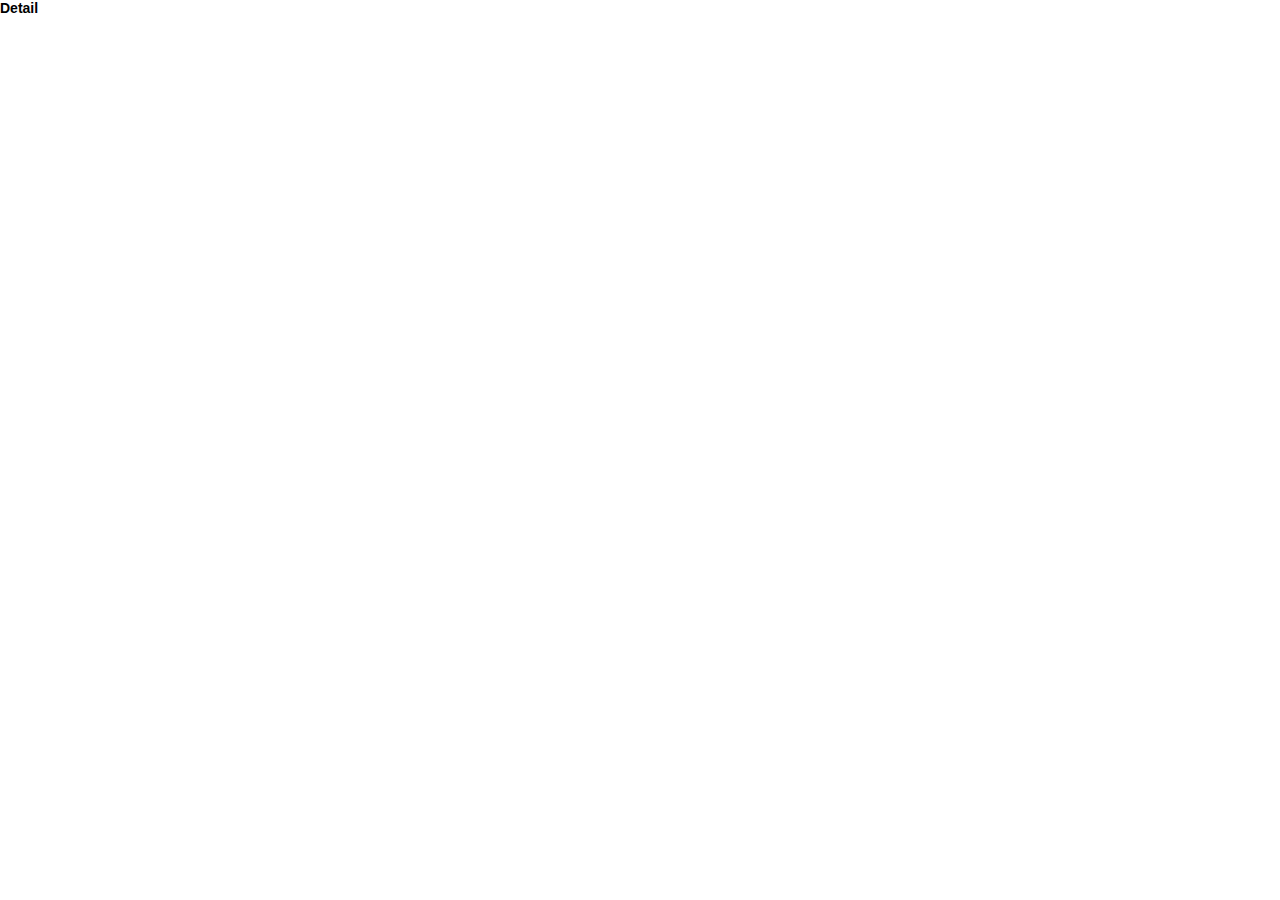
==== detail.html @ cc20dfcf "split css" ====
<!DOCTYPE html>
<html lang="en">
  <head>
    <meta charset="UTF-8" />
    <meta http-equiv="X-UA-Compatible" content="IE=edge" />
    <meta name="viewport" content="width=device-width, initial-scale=1.0" />
    <title>Detail</title>
    <link rel="stylesheet" href="./public/styles/header.css" />
    <link rel="stylesheet" href="./public/styles/index.css" />
    <link rel="stylesheet" href="./public/styles/footer.css" />
    <script
      src="https://kit.fontawesome.com/e513c0ed06.js"
      crossorigin="anonymous"
    ></script>
  </head>
  <body>
    <h1>Detail</h1>
  </body>
</html>
---- public/styles/header.css ----
* {
  padding: 0;
  margin: 0;
  font-family: "Source Sans Pro", Arial, sans-serif;
  box-sizing: border-box;
  font-size: 14px;
}

/* header */
.header {
  color: white;
  display: flex;
  justify-content: space-between;
  height: 64px;
  background-color: #042541;
  padding: 0px 4rem;
}

.header-left,
.header-right {
  display: flex;
  align-items: center;
}

.item {
  padding: 1rem;
}

.header .dropdown {
  position: relative;
  cursor: pointer;
  display: flex;
  align-items: center;
  padding: 0 1rem;
  height: 100%;
}

.dropdown:hover .dropdown-content {
  display: block;
}

.dropdown-content {
  display: none;
  position: absolute;
  z-index: 1;
  padding: 0.5rem 0;
  top: 50px;
  left: 13px;
  width: 150px;
  background-color: white;
  border: 1px solid #ccc;
  box-shadow: 0 2px 8px #ccc;
  border-radius: 5px;
  color: black;
}

.dropdown li {
  list-style: none;
  padding: 0.5rem 1rem;
}

.dropdown li:hover {
  color: #16181b;
  background-color: #f8f9fa;
  cursor: pointer;
}

.header .en {
  padding: 5px;
  border-radius: 3px;
  border: 1px solid #fff;
  font-size: 12px;
}

.en:hover {
  background-color: white;
  cursor: pointer;
  color: #042541;
}

/* header */
---- public/styles/index.css ----
/* content */
.container {
  width: 90%;
  margin-left: 5%;
}

.content {
  margin-top: 2rem;
  display: flex;
  flex-wrap: wrap;
  margin-left: -0.5rem;
  margin-right: -0.5rem;
}

.card {
  width: calc(100% / 6 - 1rem);
  margin: 1rem 0.5rem;
  box-shadow: 0 2px 8px #ccc;
  border-radius: 5px;
  position: relative;
}

.card img {
  display: block;
  background-color: white;
  width: 100%;
  height: 280px;
  border-radius: 5px 5px 0px 0px;
}

.dot {
  width: 25px;
  height: 25px;
  background-color: white;
  display: flex;
  justify-content: center;
  align-items: center;
  border-radius: 50%;
  opacity: 0.6;
  position: absolute;
  top: 10px;
  right: 10px;
}

.card-body {
  width: 100%;
  padding: 1.5rem 1rem;
  position: relative;
  font-size: 1rem;
}

.card-body h3 {
  font-size: 16px;
}

.card-body p {
  margin-top: 5px;
  color: rgba(0, 0, 0, 0.6);
}

.percent {
  background-color: #081c22;
  color: white;
  border-radius: 50%;
  width: 36px;
  height: 36px;
  display: flex;
  justify-content: center;
  align-items: center;
  font-size: 12px;
  font-weight: bold;
  position: absolute;
  top: -18px;
  left: 10px;
  border: 2px solid #21d07a;
}

.icon-percent {
  font-size: 8px;
  vertical-align: text-top;
}

.load-more {
  border-radius: 5px;
  background-color: #05b3e4;
  text-align: center;
  color: white;
  font-weight: bold;
  padding: 1rem;
  font-size: 1.5rem;
  margin-top: 1rem;
}
/* content */
---- public/styles/footer.css ----
/* footer */
.footer {
  background-color: #052540;
  padding: 3rem;
  color: white;
  margin-top: 2rem;
}

.f-container {
  width: 80%;
  margin-left: 10%;
  display: flex;
  justify-content: space-around;
}

.f-title {
  font-weight: bold;
  font-size: 20px;
  text-transform: uppercase;
  margin-bottom: 1rem;
  margin-top: 3rem;
}

.footer li {
  list-style: none;
}
.footer a {
  text-decoration: none;
  color: white;
  font-weight: lighter;
}

.join {
  background-color: white;
  color: #2fb8e5;
  border-radius: 5px;
  text-transform: uppercase;
  padding: 1rem;
  margin-top: 2rem;
  font-weight: bold;
}
/* footer */
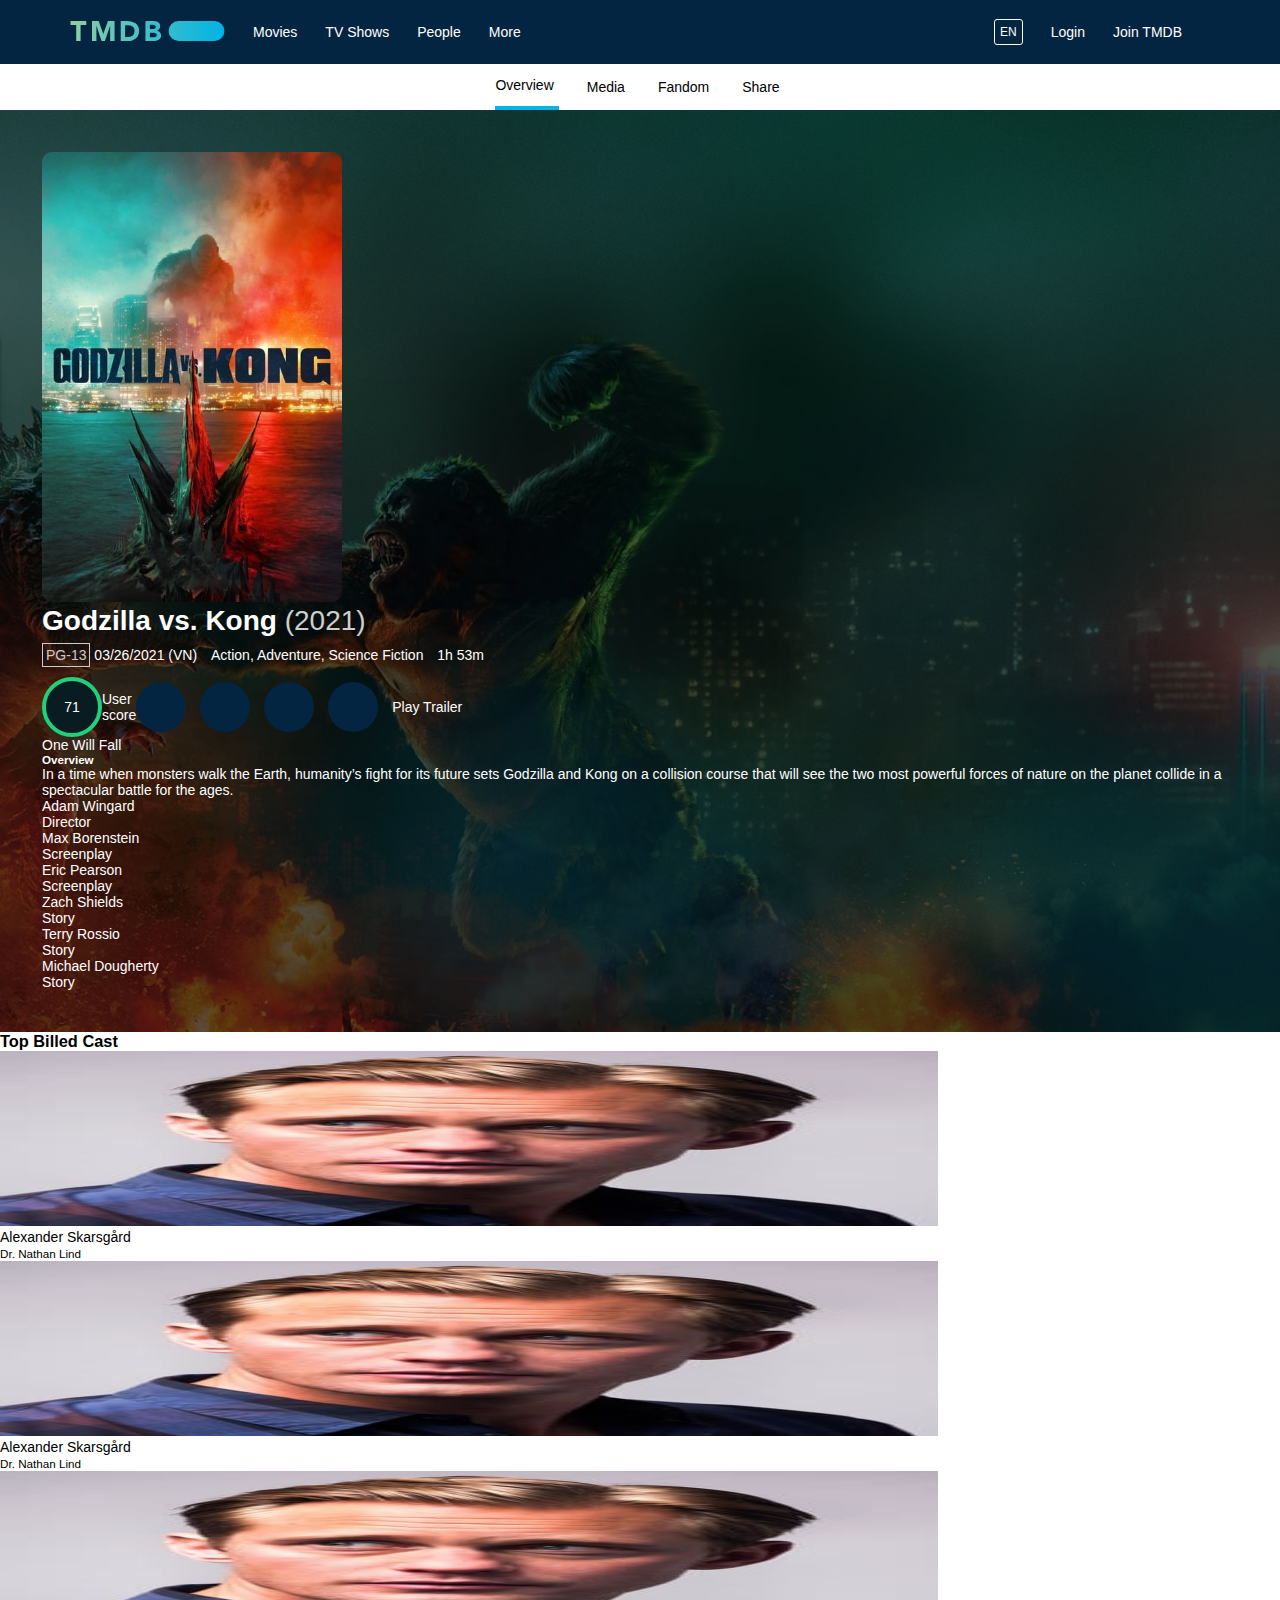
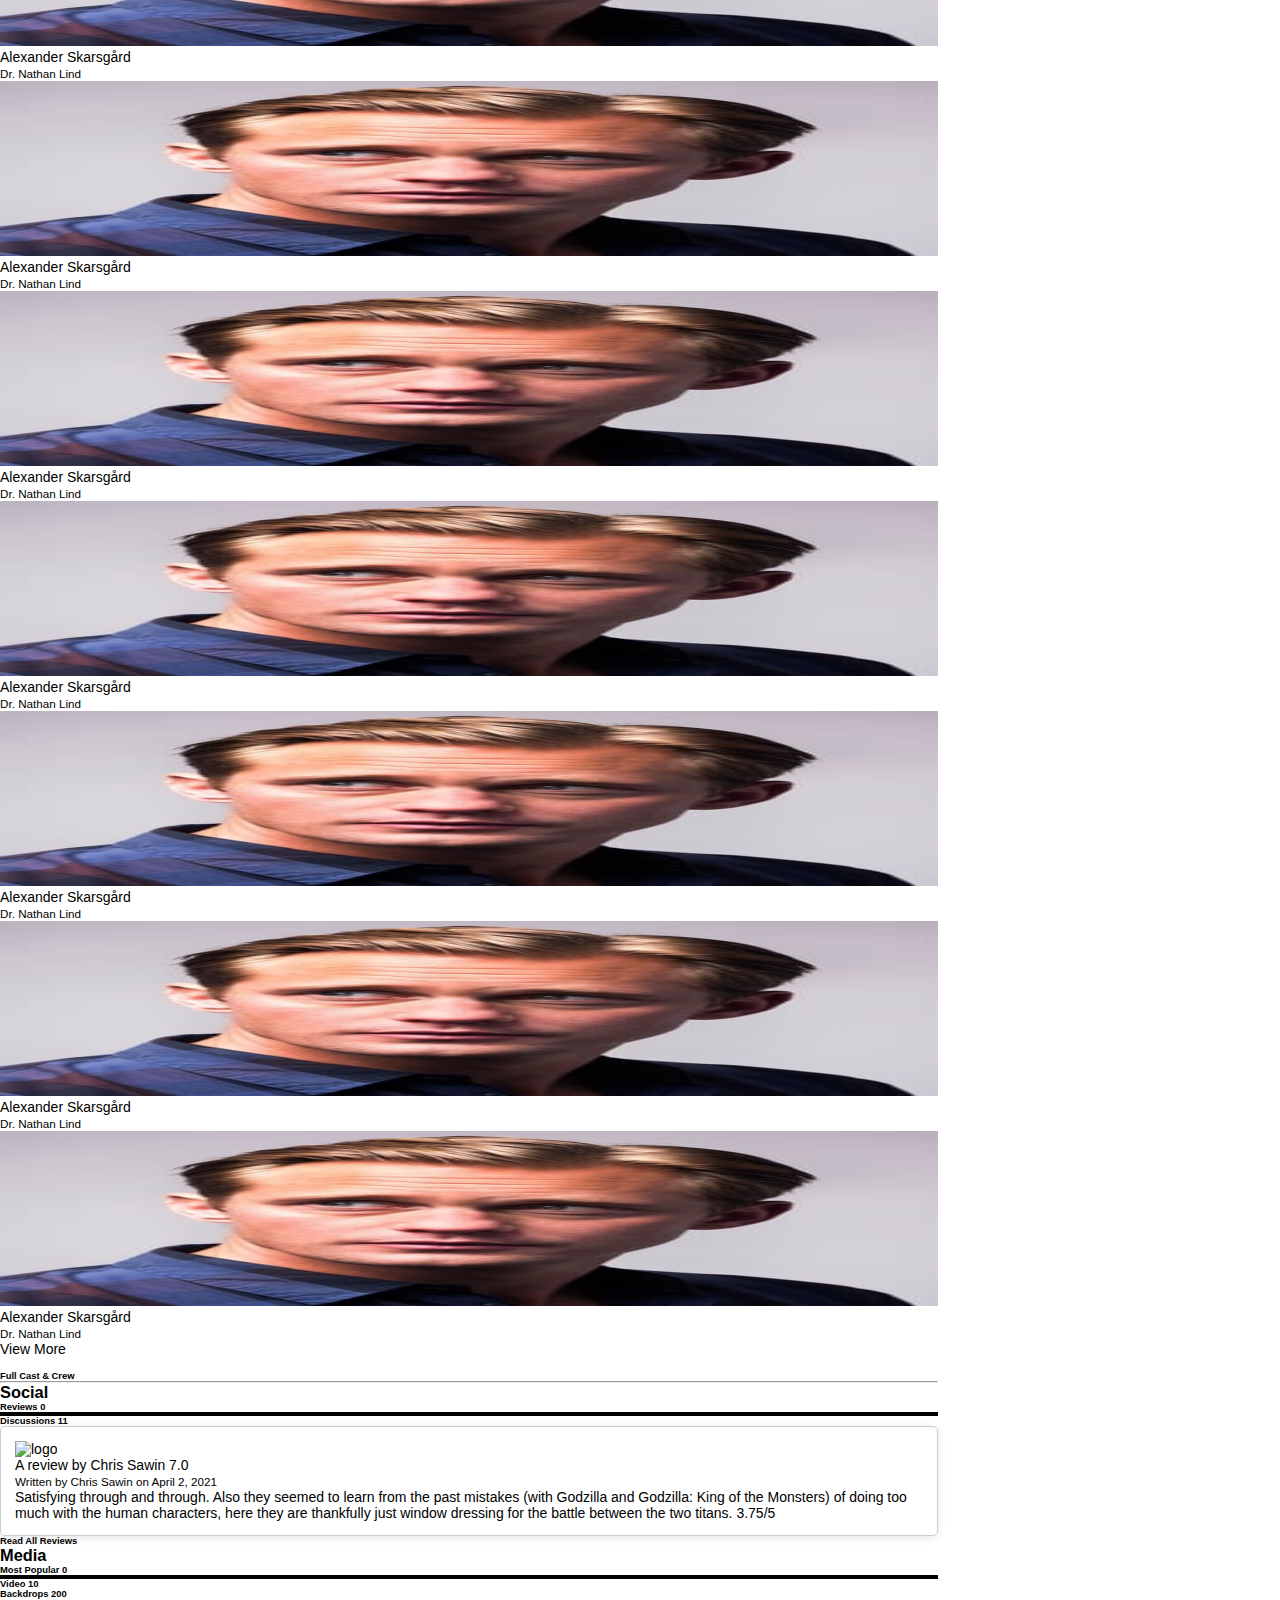
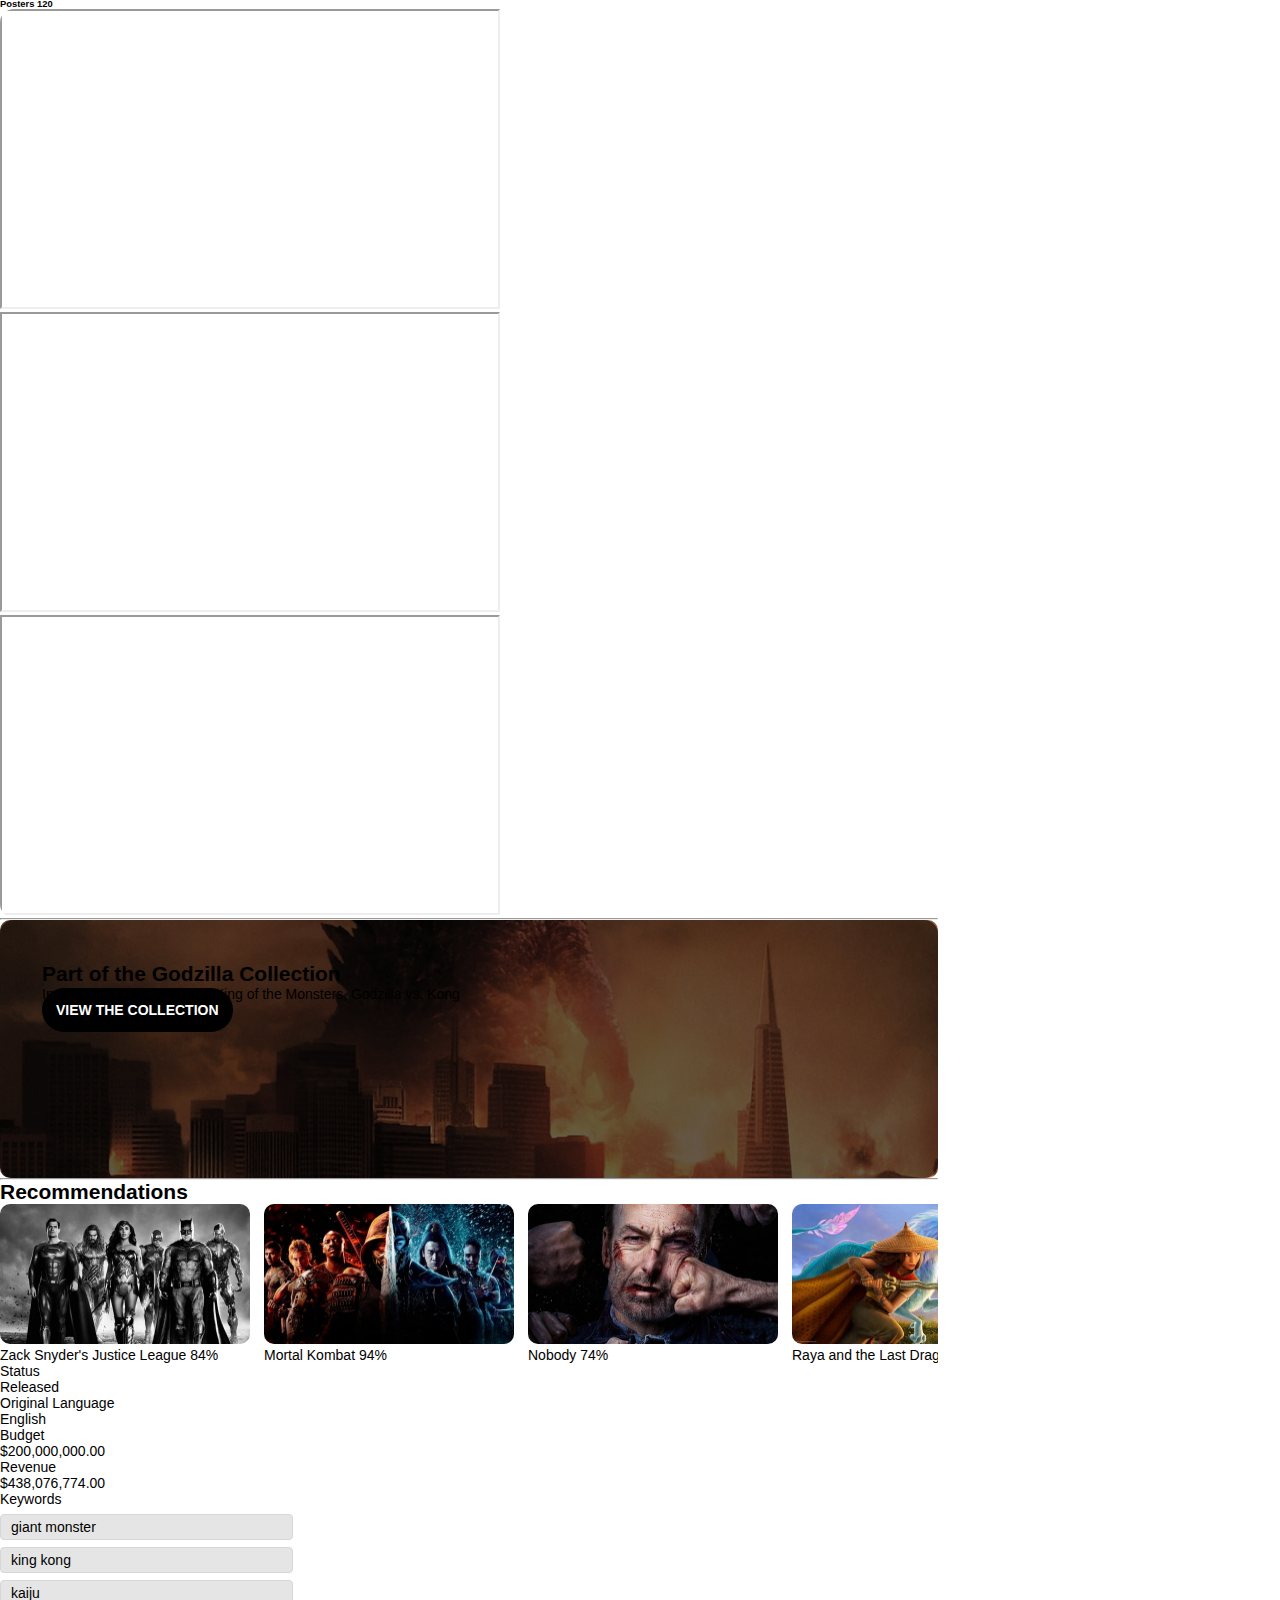
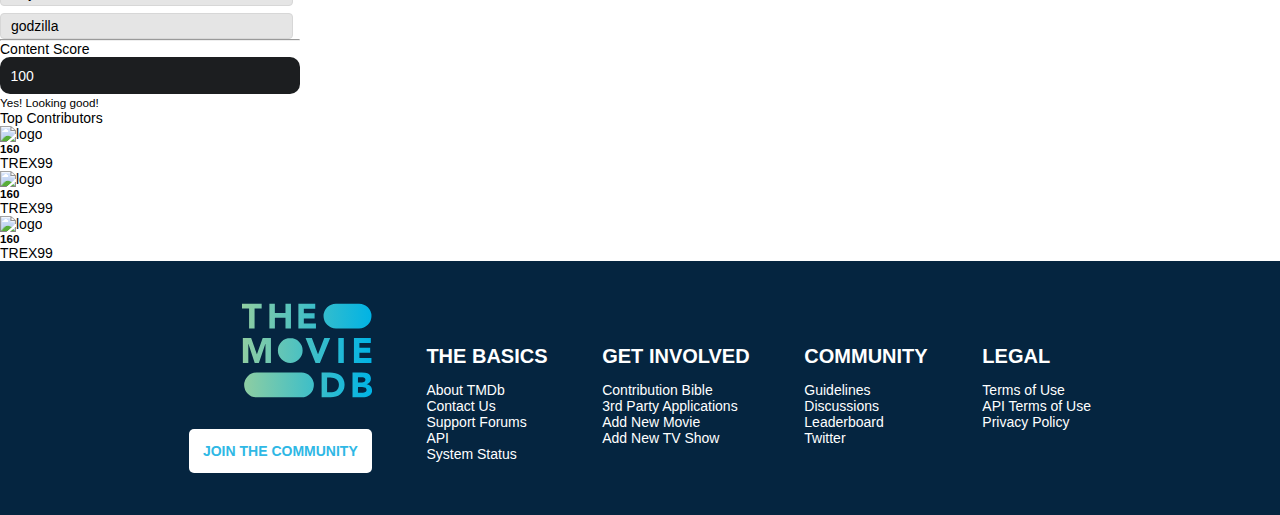
==== commit 0c1ff6ab: "Create List and detail page" ====
--- a/detail.html
+++ b/detail.html
@@ -4,9 +4,17 @@
     <meta charset="UTF-8" />
     <meta http-equiv="X-UA-Compatible" content="IE=edge" />
     <meta name="viewport" content="width=device-width, initial-scale=1.0" />
-    <title>Detail</title>
+    <title>Themoviedb</title>
+
+    <link rel="stylesheet" href="./public/styles/default.css" />
+    <link
+      href="https://cdn.jsdelivr.net/npm/bootstrap@5.0.1/dist/css/bootstrap.min.css"
+      rel="stylesheet"
+      integrity="sha384-+0n0xVW2eSR5OomGNYDnhzAbDsOXxcvSN1TPprVMTNDbiYZCxYbOOl7+AMvyTG2x"
+      crossorigin="anonymous"
+    />
     <link rel="stylesheet" href="./public/styles/header.css" />
-    <link rel="stylesheet" href="./public/styles/index.css" />
+    <link rel="stylesheet" href="./public/styles/detail.css" />
     <link rel="stylesheet" href="./public/styles/footer.css" />
     <script
       src="https://kit.fontawesome.com/e513c0ed06.js"
@@ -14,6 +22,593 @@
     ></script>
   </head>
   <body>
-    <h1>Detail</h1>
+    <!-- header -->
+    <div class="header">
+      <div class="header-left">
+        <div class="item">
+          <img
+            src="./public/images/tmdb.svg"
+            width="155"
+            height="20"
+            alt="tmdb"
+          />
+        </div>
+        <div class="dropdown">
+          <div class="dropdown-title">Movies</div>
+          <ul class="dropdown-content">
+            <li>Popular</li>
+            <li>Now Playing</li>
+            <li>Upcoming</li>
+            <li>Top Rated</li>
+          </ul>
+        </div>
+        <div class="dropdown">TV Shows</div>
+        <div class="dropdown">People</div>
+        <div class="dropdown">More</div>
+      </div>
+      <div class="header-right">
+        <div class="item"><i class="fas fa-plus"></i></div>
+        <div class="item">
+          <div class="en">EN</div>
+        </div>
+        <div class="item">Login</div>
+        <div class="item">Join TMDB</div>
+        <div class="item">
+          <i class="fas fa-search"></i>
+        </div>
+      </div>
+    </div>
+    <!-- header -->
+
+    <!-- scroller -->
+    <div class="scroller">
+      <div class="scroller-item active">
+        Overview <i class="fas fa-sort-down"></i>
+      </div>
+      <div class="scroller-item">Media <i class="fas fa-sort-down"></i></div>
+      <div class="scroller-item">Fandom <i class="fas fa-sort-down"></i></div>
+      <div class="scroller-item">Share <i class="fas fa-sort-down"></i></div>
+    </div>
+    <!-- scroller -->
+
+    <!-- poster -->
+    <div class="poster-cnt">
+      <div class="overlay-bg d-flex">
+        <div class="poster-img">
+          <img
+            src="./public/images/movie4.jpeg"
+            alt="poster"
+            width="300"
+            height="450"
+          />
+        </div>
+        <div class="desc">
+          <h1>Godzilla vs. Kong <span class="year">(2021)</span></h1>
+          <!-- facts -->
+          <div class="facts">
+            <span class="cert">PG-13</span>
+            <span class="release">03/26/2021 (VN)</span>
+            <span class="genres">
+              <i class="fas fa-circle"></i> Action, Adventure, Science Fiction
+              <i class="fas fa-circle"></i>
+            </span>
+            <span class="runtime">1h 53m</span>
+          </div>
+
+          <!-- actions -->
+          <div class="actions flex-wrap">
+            <div class="percent me-2">
+              <div>71</div>
+              <div><i class="fas fa-percentage icon-percent"></i></div>
+            </div>
+            <div class="mx-3">
+              User <br />
+              score
+            </div>
+            <div class="list-actions">
+              <div class="item-action"><i class="fas fa-list"></i></div>
+              <div class="item-action"><i class="fas fa-heart"></i></div>
+              <div class="item-action"><i class="fas fa-bookmark"></i></div>
+              <div class="item-action"><i class="fas fa-star"></i></div>
+            </div>
+            <div>
+              <i class="fas fa-play" class="me-2"></i
+              ><span class="ms-2">Play Trailer</span>
+            </div>
+          </div>
+
+          <div class="fst-italic fw-lighter mt-3 text-white-50">
+            One Will Fall
+          </div>
+          <h5 class="my-2">Overview</h5>
+          <p class="fw-light">
+            In a time when monsters walk the Earth, humanity’s fight for its
+            future sets Godzilla and Kong on a collision course that will see
+            the two most powerful forces of nature on the planet collide in a
+            spectacular battle for the ages.
+          </p>
+          <div class="people row">
+            <div class="col-4 mb-3">
+              <div class="fw-bold">Adam Wingard</div>
+              <div class="position fw-lighter">Director</div>
+            </div>
+            <div class="col-4 mb-3">
+              <div class="fw-bold">Max Borenstein</div>
+              <div class="position fw-lighter">Screenplay</div>
+            </div>
+            <div class="col-4 mb-3">
+              <div class="fw-bold">Eric Pearson</div>
+              <div class="position fw-lighter">Screenplay</div>
+            </div>
+            <div class="col-4 mb-3">
+              <div class="fw-bold">Zach Shields</div>
+              <div class="position fw-lighter">Story</div>
+            </div>
+            <div class="col-4 mb-3">
+              <div class="fw-bold">Terry Rossio</div>
+              <div class="position fw-lighter">Story</div>
+            </div>
+            <div class="col-4 mb-3">
+              <div class="fw-bold">Michael Dougherty</div>
+              <div class="position fw-lighter">Story</div>
+            </div>
+          </div>
+        </div>
+      </div>
+      <!-- poster -->
+    </div>
+    <!-- end header -->
+
+    <!-- main -->
+    <div class="main d-flex p-5">
+      <!-- main left -->
+      <div class="main-left">
+        <!-- cast -->
+        <h3 class="mb-3">Top Billed Cast</h3>
+        <div class="bill-cast d-flex">
+          <div class="card me-3 cast">
+            <img
+              src="./public/images/person.jpeg"
+              class="card-img-top"
+              alt="person"
+              height="175"
+            />
+            <div class="card-body p-2">
+              <div class="fw-bold">Alexander Skarsgård</div>
+              <small class="fw-light">Dr. Nathan Lind</small>
+            </div>
+          </div>
+          <div class="card me-3 cast">
+            <img
+              src="./public/images/person.jpeg"
+              class="card-img-top"
+              alt="person"
+              height="175"
+            />
+            <div class="card-body p-2">
+              <div class="fw-bold">Alexander Skarsgård</div>
+              <small class="fw-light">Dr. Nathan Lind</small>
+            </div>
+          </div>
+          <div class="card me-3 cast">
+            <img
+              src="./public/images/person.jpeg"
+              class="card-img-top"
+              alt="person"
+              height="175"
+            />
+            <div class="card-body p-2">
+              <div class="fw-bold">Alexander Skarsgård</div>
+              <small class="fw-light">Dr. Nathan Lind</small>
+            </div>
+          </div>
+          <div class="card me-3 cast">
+            <img
+              src="./public/images/person.jpeg"
+              class="card-img-top"
+              alt="person"
+              height="175"
+            />
+            <div class="card-body p-2">
+              <div class="fw-bold">Alexander Skarsgård</div>
+              <small class="fw-light">Dr. Nathan Lind</small>
+            </div>
+          </div>
+          <div class="card me-3 cast">
+            <img
+              src="./public/images/person.jpeg"
+              class="card-img-top"
+              alt="person"
+              height="175"
+            />
+            <div class="card-body p-2">
+              <div class="fw-bold">Alexander Skarsgård</div>
+              <small class="fw-light">Dr. Nathan Lind</small>
+            </div>
+          </div>
+          <div class="card me-3 cast">
+            <img
+              src="./public/images/person.jpeg"
+              class="card-img-top"
+              alt="person"
+              height="175"
+            />
+            <div class="card-body p-2">
+              <div class="fw-bold">Alexander Skarsgård</div>
+              <small class="fw-light">Dr. Nathan Lind</small>
+            </div>
+          </div>
+          <div class="card me-3 cast">
+            <img
+              src="./public/images/person.jpeg"
+              class="card-img-top"
+              alt="person"
+              height="175"
+            />
+            <div class="card-body p-2">
+              <div class="fw-bold">Alexander Skarsgård</div>
+              <small class="fw-light">Dr. Nathan Lind</small>
+            </div>
+          </div>
+          <div class="card me-3 cast">
+            <img
+              src="./public/images/person.jpeg"
+              class="card-img-top"
+              alt="person"
+              height="175"
+            />
+            <div class="card-body p-2">
+              <div class="fw-bold">Alexander Skarsgård</div>
+              <small class="fw-light">Dr. Nathan Lind</small>
+            </div>
+          </div>
+          <div class="card me-3 cast">
+            <img
+              src="./public/images/person.jpeg"
+              class="card-img-top"
+              alt="person"
+              height="175"
+            />
+            <div class="card-body p-2">
+              <div class="fw-bold">Alexander Skarsgård</div>
+              <small class="fw-light">Dr. Nathan Lind</small>
+            </div>
+          </div>
+
+          <div class="d-flex align-items-center cast">
+            <span class="me-2 fw-bold">View More</span>
+            <i class="fas fa-arrow-right"></i>
+          </div>
+        </div>
+        <h6 class="my-4">Full Cast & Crew</h6>
+        <!-- end cast -->
+
+        <hr />
+
+        <!-- social -->
+        <div class="menu d-flex align-items-baseline">
+          <h3 class="me-4">Social</h3>
+          <h6 class="active mx-3 py-2">
+            Reviews <span class="text-black-50">0</span>
+          </h6>
+          <h6 class="py-2 mx-3">
+            Discussions <span class="text-black-50">11</span>
+          </h6>
+        </div>
+        <div class="menu-content mt-2">
+          <div class="card-review br-1 d-flex">
+            <div>
+              <img
+                class="rounded-circle me-3"
+                src="https://via.placeholder.com/70"
+                alt="logo"
+              />
+            </div>
+            <div class="comment d-inline">
+              <div>
+                <span class="fw-bold me-2 fs-5">A review by Chris Sawin</span>
+                <span class="badge rounded-pill bg-dark align-text-bottom"
+                  ><i class="fas fa-star"></i> 7.0</span
+                >
+              </div>
+              <small class="fw-lighter"
+                >Written by <span class="fw-normal">Chris Sawin</span> on April
+                2, 2021</small
+              >
+              <p class="fw-light mt-3">
+                Satisfying through and through. Also they seemed to learn from
+                the past mistakes (with Godzilla and Godzilla: King of the
+                Monsters) of doing too much with the human characters, here they
+                are thankfully just window dressing for the battle between the
+                two titans.
+                <span class="fw-bold">3.75/5</span>
+              </p>
+            </div>
+          </div>
+        </div>
+        <h6 class="my-4">Read All Reviews</h6>
+        <!-- end social -->
+
+        <!-- media -->
+        <div class="menu d-flex align-items-baseline">
+          <h3 class="me-4">Media</h3>
+          <h6 class="active mx-3 py-2">
+            Most Popular <span class="text-black-50">0</span>
+          </h6>
+          <h6 class="py-2 mx-3">Video <span class="text-black-50">10</span></h6>
+          <h6 class="py-2 mx-3">
+            Backdrops <span class="text-black-50">200</span>
+          </h6>
+          <h6 class="py-2 mx-3">
+            Posters <span class="text-black-50">120</span>
+          </h6>
+        </div>
+        <div class="menu-content overflow-x-scroll py-2 d-flex br-1">
+          <div>
+            <iframe
+              width="500"
+              height="300"
+              src="https://www.youtube.com/embed/odM92ap8_c0"
+            ></iframe>
+          </div>
+          <div>
+            <iframe
+              width="500"
+              height="300"
+              src="https://www.youtube.com/embed/J-FjUN0O61k"
+            ></iframe>
+          </div>
+          <div>
+            <iframe
+              width="500"
+              height="300"
+              src="https://www.youtube.com/embed/2dXRyDibGY0"
+            ></iframe>
+          </div>
+        </div>
+        <!-- end media -->
+
+        <hr class="my-4" />
+
+        <!-- collections -->
+        <div class="collections br-1 mt-3">
+          <div class="overlay-bg text-white br-1">
+            <h2>Part of the Godzilla Collection</h2>
+            <p>
+              Includes Godzilla, Godzilla: King of the Monsters, Godzilla vs.
+              Kong
+            </p>
+            <div class="mt-5">
+              <a href="#" class="view-collection">view the collection</a>
+            </div>
+          </div>
+        </div>
+        <!-- end collections-->
+
+        <hr class="my-4" />
+
+        <!-- recommendations -->
+        <div class="recommendations">
+          <h2>Recommendations</h2>
+          <div class="re-scroller">
+            <div class="item-re">
+              <div class="position-relative">
+                <img src="./public/images/re1.jpeg" alt="re1" />
+                <div class="text-hover">
+                  <i class="far fa-calendar-alt"></i>
+                  <span class="ms-1">03/18/2021</span>
+                </div>
+              </div>
+              <p class="d-flex justify-content-between mt-1">
+                <span>Zack Snyder's Justice League</span>
+                <span>84%</span>
+              </p>
+            </div>
+            <div class="item-re">
+              <div class="position-relative">
+                <img src="./public/images/re2.jpeg" alt="re2" />
+                <div class="text-hover">
+                  <i class="far fa-calendar-alt"></i>
+                  <span class="ms-1">12/08/2021</span>
+                </div>
+              </div>
+              <p class="d-flex justify-content-between mt-1">
+                <span>Mortal Kombat</span>
+                <span>94%</span>
+              </p>
+            </div>
+            <div class="item-re">
+              <div class="position-relative">
+                <img src="./public/images/re3.jpeg" alt="re3" />
+                <div class="text-hover">
+                  <i class="far fa-calendar-alt"></i>
+                  <span class="ms-1">03/18/2021</span>
+                </div>
+              </div>
+              <p class="d-flex justify-content-between mt-1">
+                <span>Nobody</span>
+                <span>74%</span>
+              </p>
+            </div>
+            <div class="item-re">
+              <div class="position-relative">
+                <img src="./public/images/re4.jpeg" alt="re4" />
+                <div class="text-hover">
+                  <i class="far fa-calendar-alt"></i>
+                  <span class="ms-1">03/18/2021</span>
+                </div>
+              </div>
+              <p class="d-flex justify-content-between mt-1">
+                <span>Raya and the Last Dragon</span>
+                <span>95%</span>
+              </p>
+            </div>
+            <div class="item-re">
+              <div class="position-relative">
+                <img src="./public/images/re5.jpeg" alt="re5" />
+                <div class="text-hover">
+                  <i class="far fa-calendar-alt"></i>
+                  <span class="ms-1">03/18/2021</span>
+                </div>
+              </div>
+              <p class="d-flex justify-content-between mt-1">
+                <span>Tom & Jerry</span>
+                <span>97%</span>
+              </p>
+            </div>
+            <div class="item-re">
+              <div class="position-relative">
+                <img src="./public/images/re6.jpeg" alt="re6" />
+                <div class="text-hover">
+                  <i class="far fa-calendar-alt"></i>
+                  <span class="ms-1">03/18/2021</span>
+                </div>
+              </div>
+              <p class="d-flex justify-content-between mt-1">
+                <span>Wonder Woman 1984</span>
+                <span>97%</span>
+              </p>
+            </div>
+          </div>
+        </div>
+        <!-- end recommendations -->
+      </div>
+      <!-- end main left -->
+
+      <!-- main right -->
+      <div class="main-right ps-5">
+        <div class="media">
+          <i class="fa-2x fab fa-facebook-square"></i>
+          <i class="fa-2x fab fa-twitter-square mx-2"></i>
+          <i class="fa-2x fab fa-instagram-square mx-2"></i>
+          <i class="fa-2x fas fa-play mx-2"></i>
+          <i class="fa-2x fas fa-link"></i>
+        </div>
+
+        <div class="fs-5 mt-3">Status</div>
+        <div class="fw-light">Released</div>
+        <div class="fs-5 mt-3">Original Language</div>
+        <div class="fw-light">English</div>
+        <div class="fs-5 mt-3">Budget</div>
+        <div class="fw-light">$200,000,000.00</div>
+        <div class="fs-5 mt-3">Revenue</div>
+        <div class="fw-light">$438,076,774.00</div>
+        <div class="fs-5 mt-3">Keywords</div>
+        <div class="d-flex flex-wrap py-2">
+          <div class="keyword">giant monster</div>
+          <div class="keyword">king kong</div>
+          <div class="keyword">kaiju</div>
+          <div class="keyword">godzilla</div>
+        </div>
+
+        <hr />
+        <div class="fs-5 my-2">Content Score</div>
+        <div class="score">100</div>
+        <small>Yes! Looking good!</small>
+
+        <div class="fs-5 my-2">Top Contributors</div>
+        <div class="py-2 d-flex align-items-center">
+          <div class="avatar">
+            <img
+              class="rounded-circle me-3"
+              src="https://via.placeholder.com/50"
+              alt="logo"
+            />
+          </div>
+          <div>
+            <h5>160</h5>
+            <span class="fw-lighter">TREX99</span>
+          </div>
+        </div>
+        <div class="py-2 d-flex align-items-center">
+          <div class="avatar">
+            <img
+              class="rounded-circle me-3"
+              src="https://via.placeholder.com/50"
+              alt="logo"
+            />
+          </div>
+          <div>
+            <h5>160</h5>
+            <span class="fw-lighter">TREX99</span>
+          </div>
+        </div>
+        <div class="py-2 d-flex align-items-center">
+          <div class="avatar">
+            <img
+              class="rounded-circle me-3"
+              src="https://via.placeholder.com/50"
+              alt="logo"
+            />
+          </div>
+          <div>
+            <h5>160</h5>
+            <span class="fw-lighter">TREX99</span>
+          </div>
+        </div>
+      </div>
+      <!-- main right -->
+    </div>
+    <!-- main -->
+
+    <!-- footer -->
+    <div class="footer">
+      <div class="f-container">
+        <div>
+          <div align="right">
+            <img
+              width="130"
+              height="95"
+              src="./public/images/logo.svg"
+              alt="logo"
+            />
+            <div class="join">join the community</div>
+          </div>
+        </div>
+        <div>
+          <h3 class="f-title">the basics</h3>
+          <div>
+            <li><a href="#">About TMDb</a></li>
+            <li><a href="#">Contact Us</a></li>
+            <li><a href="#">Support Forums</a></li>
+            <li><a href="#">API</a></li>
+            <li><a href="#">System Status</a></li>
+          </div>
+        </div>
+        <div>
+          <h3 class="f-title">Get Involved</h3>
+          <div>
+            <li><a href="#">Contribution Bible</a></li>
+            <li><a href="#">3rd Party Applications</a></li>
+            <li><a href="#">Add New Movie</a></li>
+            <li><a href="#">Add New TV Show</a></li>
+          </div>
+        </div>
+        <div>
+          <h3 class="f-title">Community</h3>
+          <div>
+            <li><a href="#">Guidelines</a></li>
+            <li><a href="#">Discussions</a></li>
+            <li><a href="#">Leaderboard</a></li>
+            <li><a href="#">Twitter</a></li>
+          </div>
+        </div>
+        <div>
+          <h3 class="f-title">Legal</h3>
+          <div>
+            <li><a href="#">Terms of Use</a></li>
+            <li><a href="#">API Terms of Use</a></li>
+            <li><a href="#">Privacy Policy</a></li>
+          </div>
+        </div>
+      </div>
+    </div>
+    <!-- footer -->
+    <script
+      src="https://cdn.jsdelivr.net/npm/bootstrap@5.0.1/dist/js/bootstrap.bundle.min.js"
+      integrity="sha384-gtEjrD/SeCtmISkJkNUaaKMoLD0//ElJ19smozuHV6z3Iehds+3Ulb9Bn9Plx0x4"
+      crossorigin="anonymous"
+    ></script>
   </body>
+  <script src="./public/js/index.js"></script>
 </html>
--- a/public/styles/default.css
+++ b/public/styles/default.css
@@ -0,0 +1,22 @@
+* {
+  padding: 0;
+  margin: 0;
+  font-family: 'Roboto', sans-serif;
+  box-sizing: border-box;
+}
+
+html,body {
+  font-size: 14px;
+}
+
+.fw-lighter {
+  font-weight: lighter;
+}
+
+.br-1 {
+  border-radius: 1rem;
+}
+
+.overflow-x-scroll {
+  overflow-x: scroll;
+}
--- a/public/styles/header.css
+++ b/public/styles/header.css
@@ -1,11 +1,3 @@
-* {
-  padding: 0;
-  margin: 0;
-  font-family: "Source Sans Pro", Arial, sans-serif;
-  box-sizing: border-box;
-  font-size: 14px;
-}
-
 /* header */
 .header {
   color: white;
--- a/public/styles/detail.css
+++ b/public/styles/detail.css
@@ -0,0 +1,204 @@
+.scroller {
+    height: 46px;
+    background-color: white;
+    display: flex;
+    align-items: center;
+    justify-content: center;
+}
+
+.scroller-item {
+    display: flex;
+    align-items: center;
+    height: 100%;
+    margin:0 1rem;
+}
+
+.scroller-item.active {
+    border-bottom: 4px solid #05b3e4;
+}
+
+.scroller-item i {
+    margin-left: 5px;
+}
+
+.poster-cnt {
+    background-image: url('../images/backdrop.jpeg');
+    background-position: right top;
+    background-repeat: no-repeat;
+    background-size: cover;
+}
+
+.overlay-bg {
+    padding: 3rem;
+    height: inherit;
+    background-color: rgba(0,0,0,0.6);
+}
+
+.poster-img img {
+    border-radius: 10px;
+    margin-right: 3rem;
+}
+
+.poster-cnt .desc {
+    color: white;
+}
+
+.desc .year {
+    opacity: 0.8;
+    font-weight: 400;
+}
+
+.facts {
+    margin-top: 10px;
+}
+
+.cert {
+    color: #ccc;
+    border: 1px solid #ccc;
+    padding: 3px;
+}
+
+.genres i {
+    font-size: 5px;
+    vertical-align: middle;
+    padding: 0 5px;
+}
+
+.percent {
+    border: 4px solid #21d07a;
+    background-color: #081c22;
+    border-radius: 50%;
+    width: 60px;
+    height: 60px;
+    display: flex;
+    justify-content: center;
+    align-items: center;
+}
+
+.actions {
+    margin-top: 1rem;
+    display: flex;
+    align-items: center;
+}
+
+.list-actions {
+    display: flex;
+    list-style: none;
+}
+
+.item-action {
+    padding: 1rem;
+    background-color: #042541;
+    width: 50px;
+    height: 50px;
+    border-radius: 50%;
+    display: flex;
+    align-items: center;
+    justify-content: center;
+    margin-right: 1rem;
+}
+
+.bill-cast {
+    overflow-x: scroll;
+    padding-bottom: 1rem;
+}
+
+.main-left {
+    width: calc(100vw - 300px - 3rem);
+}
+
+.cast {
+    min-width: 138px;
+}
+
+.cast img {
+    width: 100%;
+}
+
+
+
+.main-right {
+    width: 300px;
+}
+
+.menu .active {
+    border-bottom: 4px solid black;
+}
+
+.card-review {
+    border: 1px solid #ccc;
+    box-shadow: 0 2px 8px rgb(0 0 0 / 10%);
+    border-radius: 5px;
+    padding: 1rem;
+}
+
+.collections {
+    background-image: url(../images/collections.jpeg);
+    background-position: center;
+    background-repeat: no-repeat;
+    background-size: cover;
+    height: 258px;
+    border-radius: 10px;
+}
+
+.view-collection {
+    background-color: black;
+    border-radius: 50px;
+    text-transform: uppercase;
+    font-weight: bold;
+    padding: 1rem;
+    text-decoration: none;
+    color: white;
+}
+
+.keyword {
+    background-color: rgba(0,0,0,0.1);
+    border: 1px solid #d7d7d7;
+    color: #000;
+    padding: 4px 10px;
+    border-radius: 4px;
+    text-decoration: none;
+    margin-top: 0.5rem;
+    margin-right: 0.5rem;
+}
+
+.score {
+    background-color: #1c1e20;
+    border-radius: 10px;
+    color: white;
+    padding: 0.75rem;
+}
+
+.re-scroller {
+    display: flex;
+    overflow-x: scroll;
+}
+
+.item-re {
+    min-width: 250px;
+}
+
+.item-re:not(:last-child) {
+    margin-right: 1rem;
+}
+
+.item-re img {
+    width: 100%;
+    height: 140px;
+    border-radius: 10px;
+}
+
+.item-re:hover .text-hover {
+    display: flex;
+}
+
+.text-hover {
+    position: absolute;
+    bottom: 0;
+    background-color: rgba(255,255,255,0.9);
+    height: 40px;
+    width: 100%;
+    display: none;
+    align-items: center;
+    padding-left: 1rem;
+}--- a/public/styles/footer.css
+++ b/public/styles/footer.css
@@ -3,7 +3,6 @@
   background-color: #052540;
   padding: 3rem;
   color: white;
-  margin-top: 2rem;
 }
 
 .f-container {
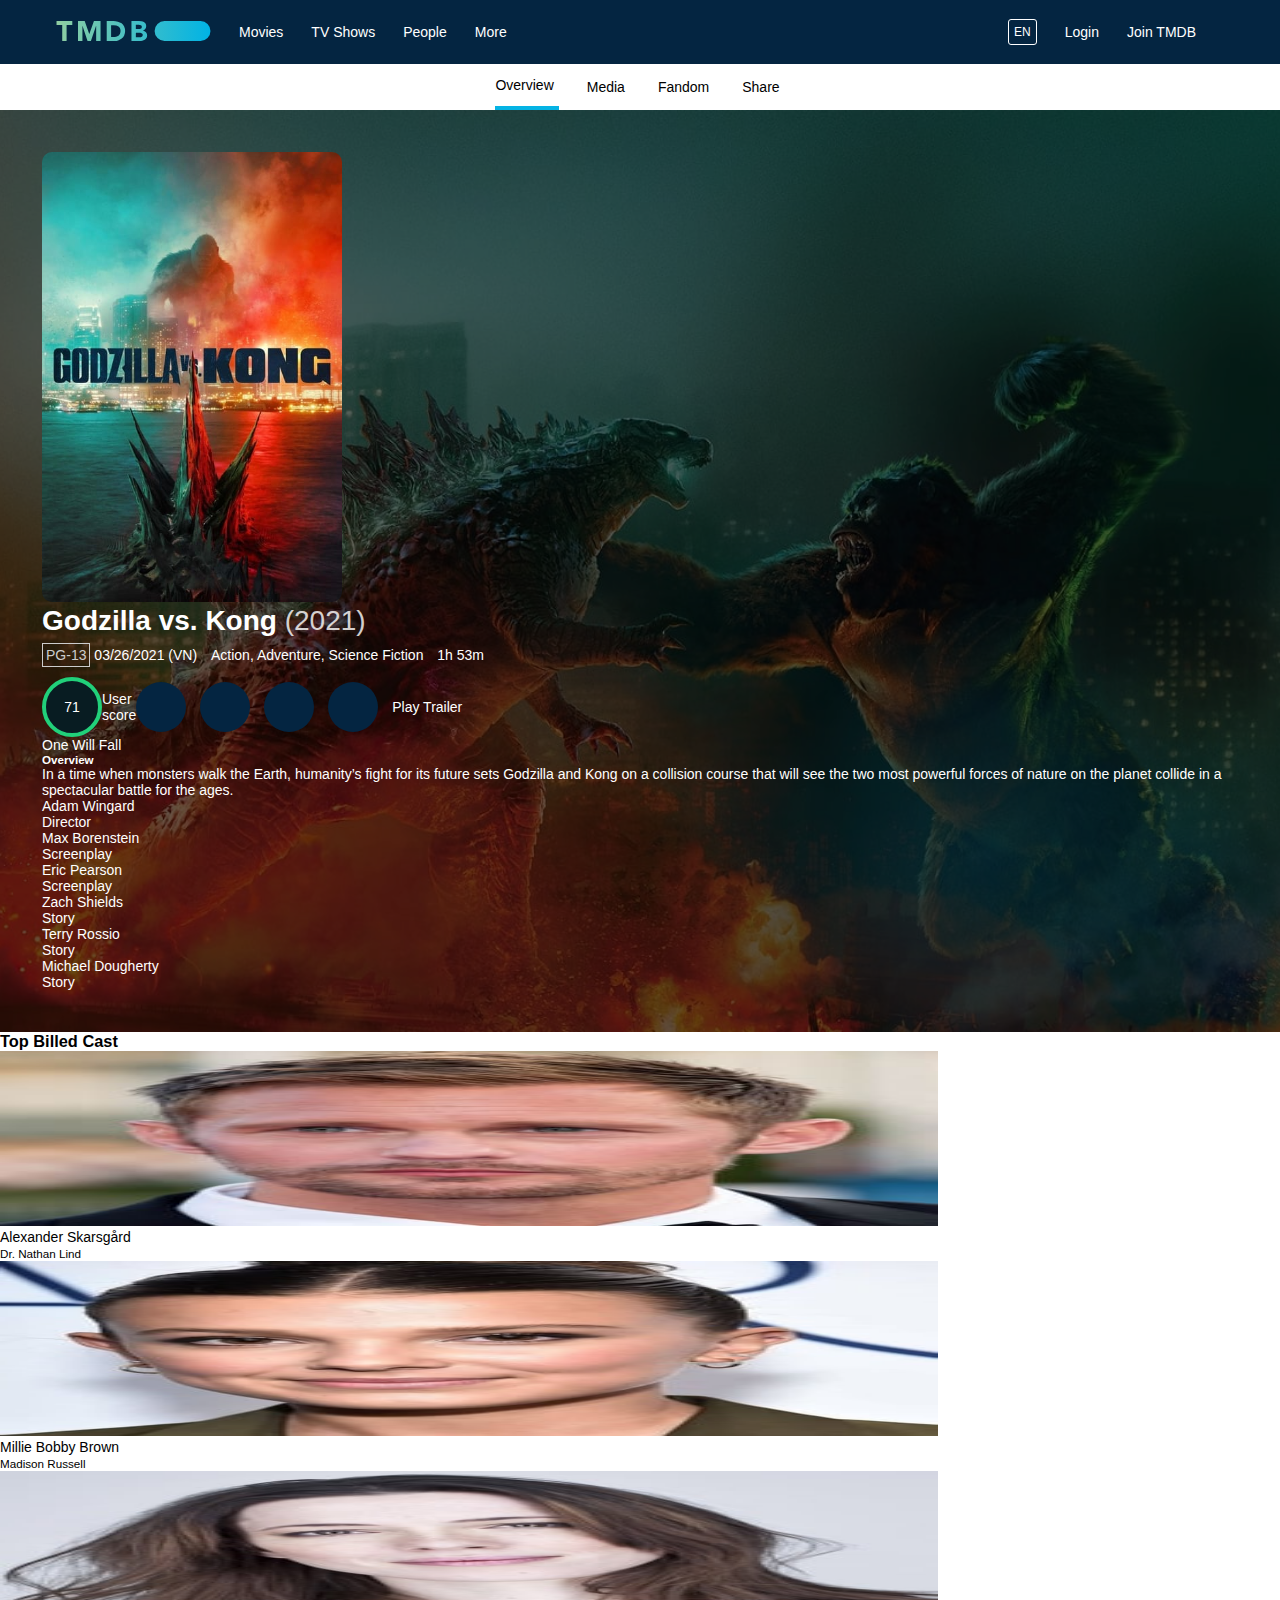
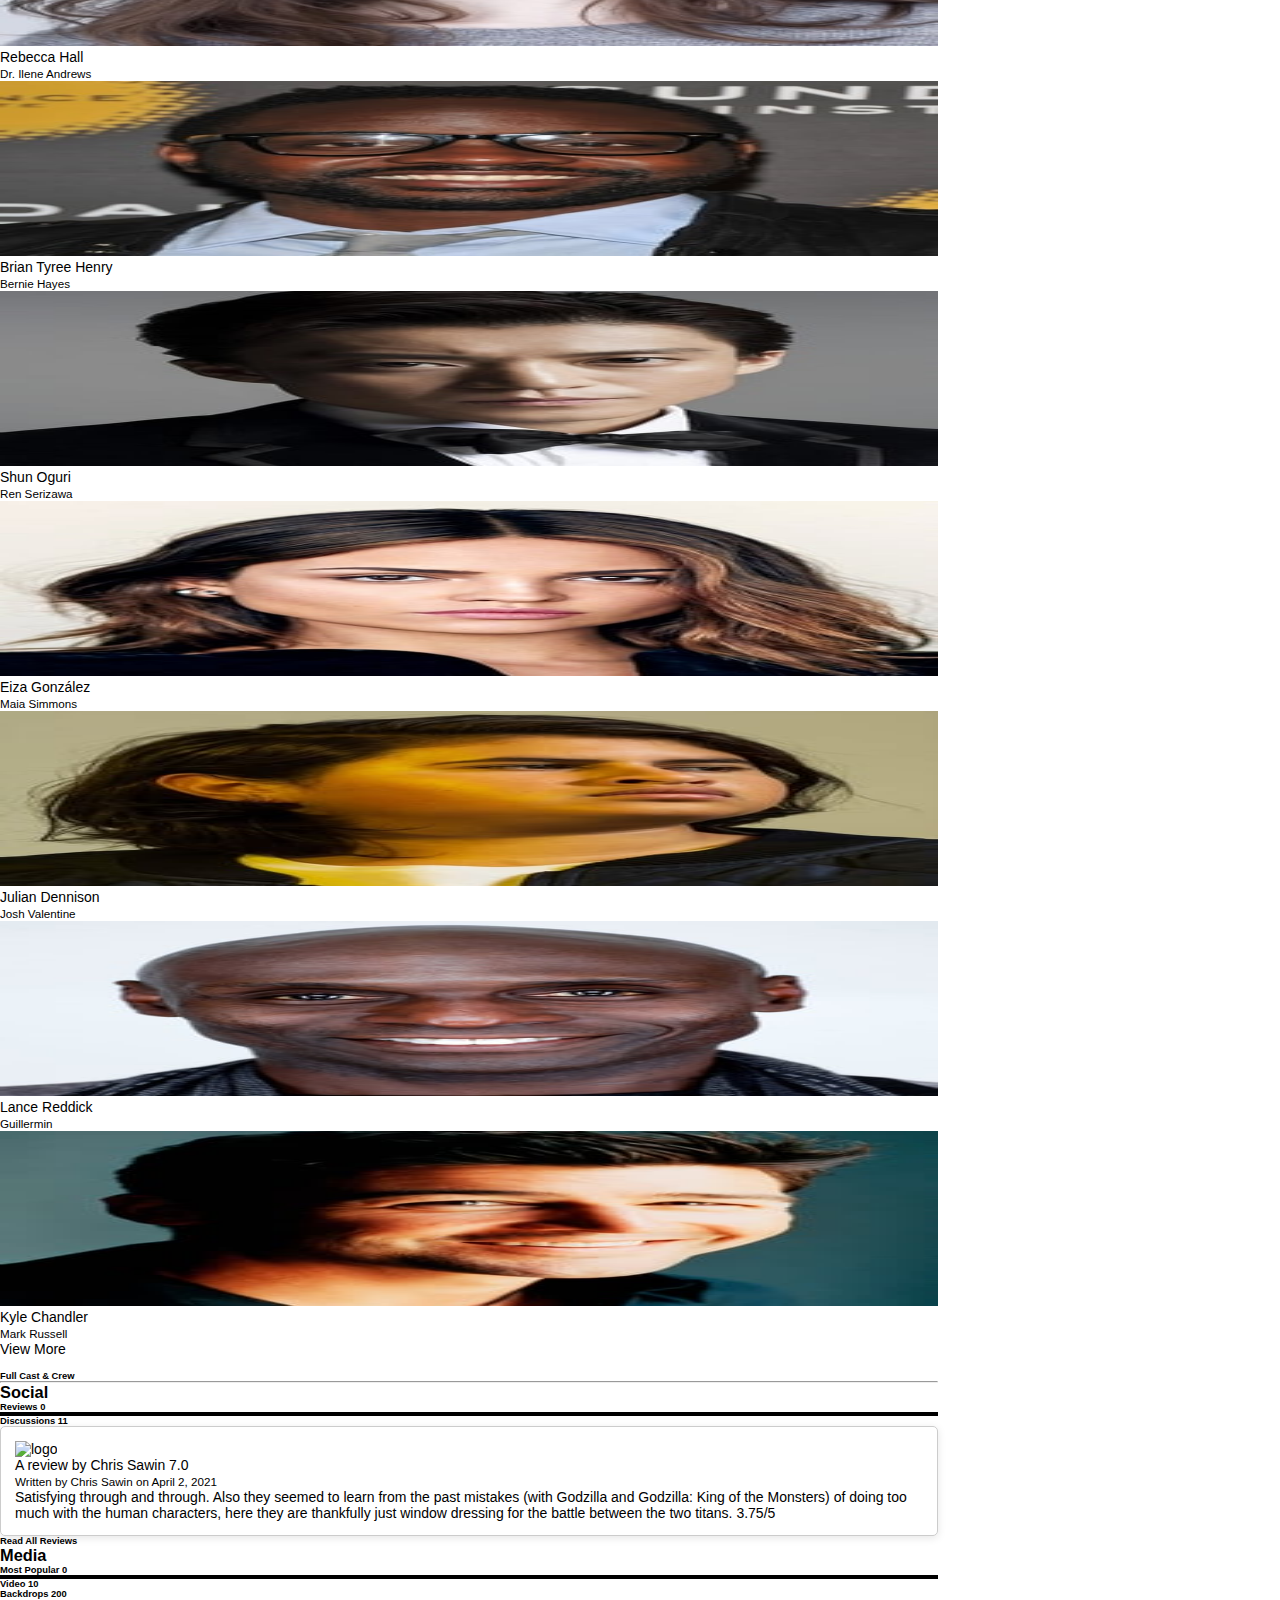
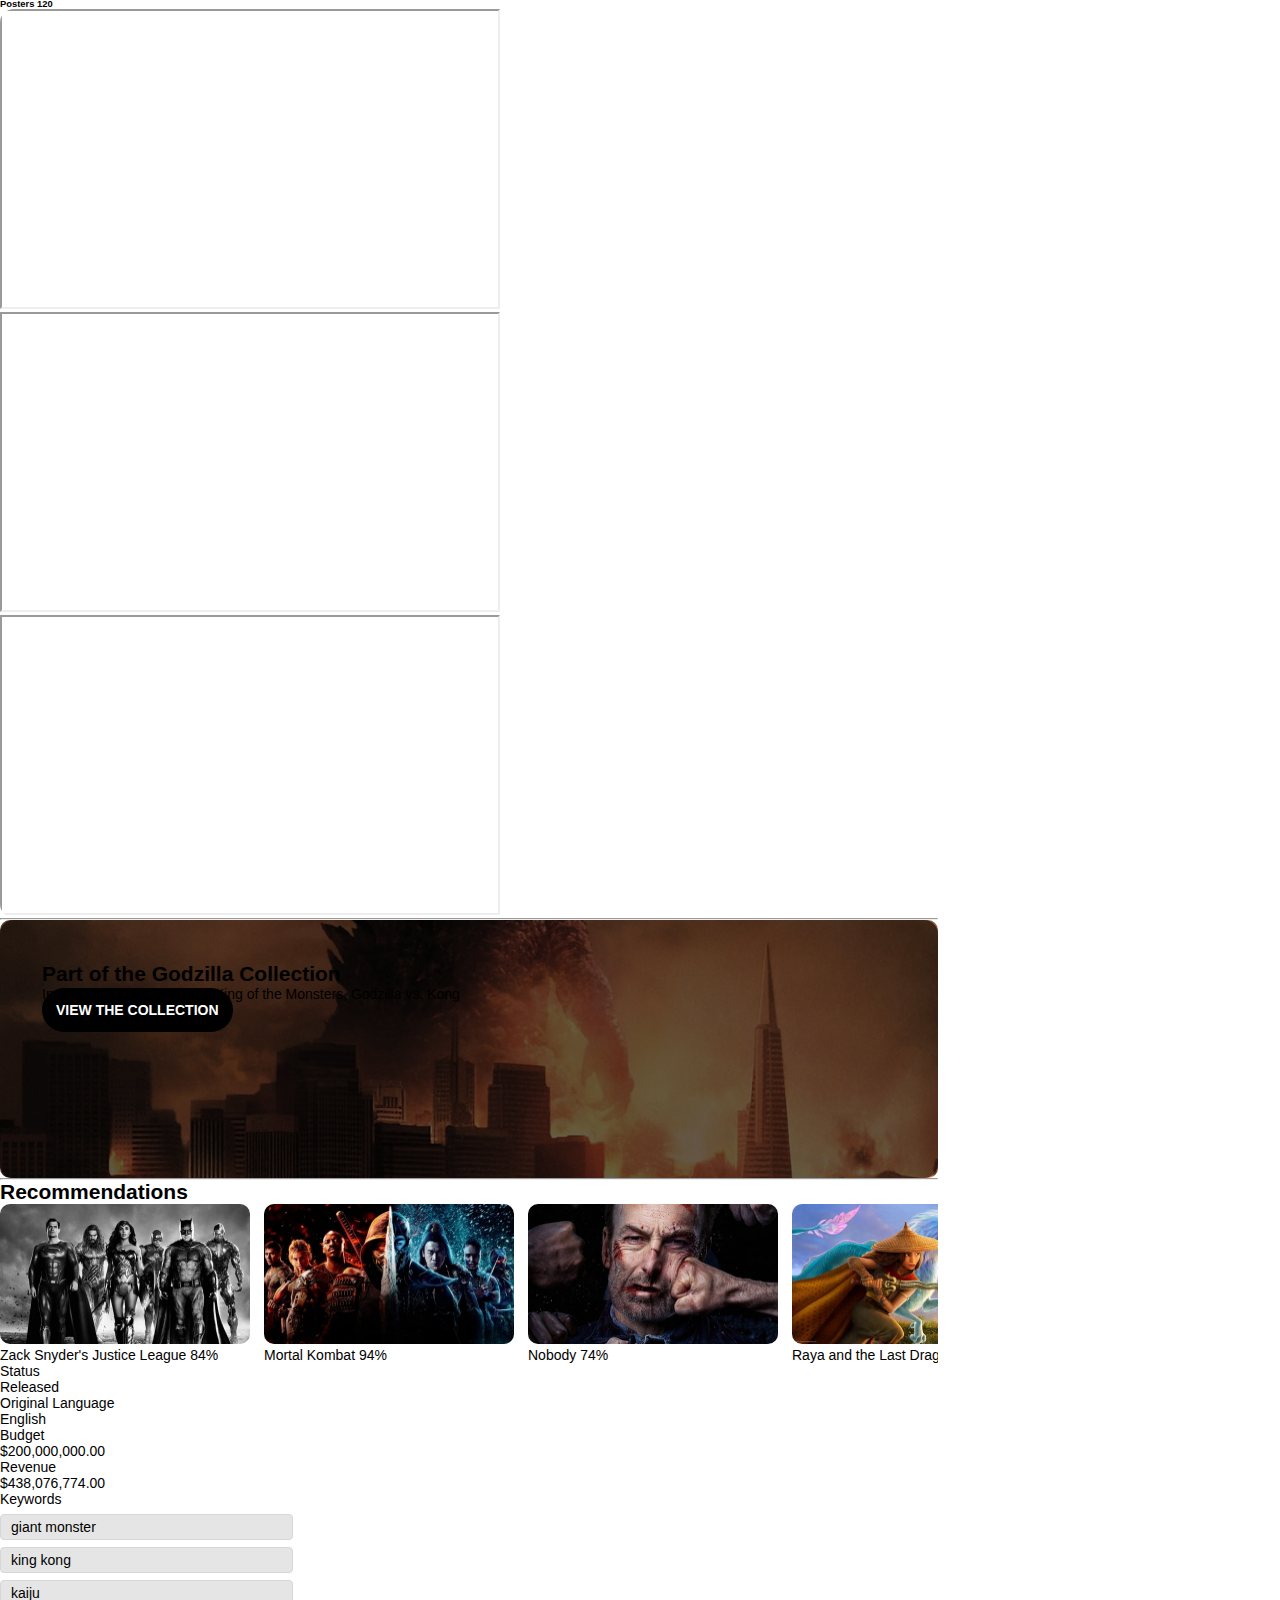
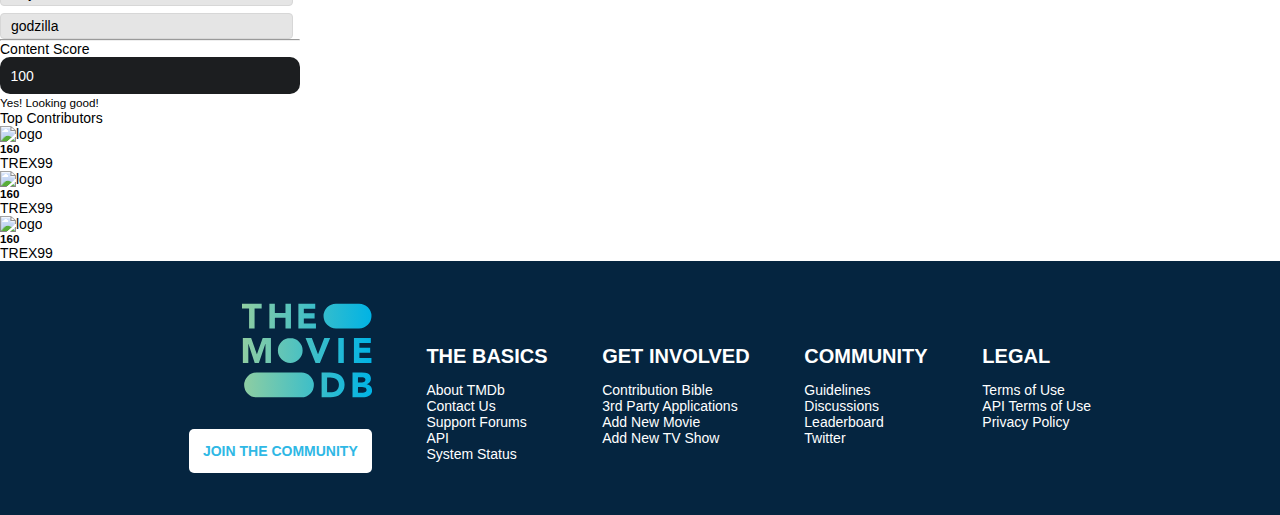
==== commit 0558e59a: "finish themoviedb" ====
--- a/detail.html
+++ b/detail.html
@@ -8,11 +8,17 @@
 
     <link rel="stylesheet" href="./public/styles/default.css" />
     <link
-      href="https://cdn.jsdelivr.net/npm/bootstrap@5.0.1/dist/css/bootstrap.min.css"
+      href="https://cdn.jsdelivr.net/npm/bootstrap@5.0.2/dist/css/bootstrap.min.css"
       rel="stylesheet"
-      integrity="sha384-+0n0xVW2eSR5OomGNYDnhzAbDsOXxcvSN1TPprVMTNDbiYZCxYbOOl7+AMvyTG2x"
+      integrity="sha384-EVSTQN3/azprG1Anm3QDgpJLIm9Nao0Yz1ztcQTwFspd3yD65VohhpuuCOmLASjC"
       crossorigin="anonymous"
     />
+    <script
+      src="https://cdn.jsdelivr.net/npm/bootstrap@5.0.2/dist/js/bootstrap.bundle.min.js"
+      integrity="sha384-MrcW6ZMFYlzcLA8Nl+NtUVF0sA7MsXsP1UyJoMp4YLEuNSfAP+JcXn/tWtIaxVXM"
+      crossorigin="anonymous"
+    ></script>
+    <link rel="stylesheet" href="./public/styles/default.css" />
     <link rel="stylesheet" href="./public/styles/header.css" />
     <link rel="stylesheet" href="./public/styles/detail.css" />
     <link rel="stylesheet" href="./public/styles/footer.css" />
@@ -25,7 +31,7 @@
     <!-- header -->
     <div class="header">
       <div class="header-left">
-        <div class="item">
+        <div class="item" id="logo">
           <img
             src="./public/images/tmdb.svg"
             width="155"
@@ -33,18 +39,10 @@
             alt="tmdb"
           />
         </div>
-        <div class="dropdown">
-          <div class="dropdown-title">Movies</div>
-          <ul class="dropdown-content">
-            <li>Popular</li>
-            <li>Now Playing</li>
-            <li>Upcoming</li>
-            <li>Top Rated</li>
-          </ul>
-        </div>
-        <div class="dropdown">TV Shows</div>
-        <div class="dropdown">People</div>
-        <div class="dropdown">More</div>
+        <div class="item">Movies</div>
+        <div class="item">TV Shows</div>
+        <div class="item">People</div>
+        <div class="item">More</div>
       </div>
       <div class="header-right">
         <div class="item"><i class="fas fa-plus"></i></div>
@@ -168,7 +166,7 @@
         <div class="bill-cast d-flex">
           <div class="card me-3 cast">
             <img
-              src="./public/images/person.jpeg"
+              src="./public/images/person1.jpeg"
               class="card-img-top"
               alt="person"
               height="175"
@@ -180,98 +178,98 @@
           </div>
           <div class="card me-3 cast">
             <img
-              src="./public/images/person.jpeg"
-              class="card-img-top"
-              alt="person"
-              height="175"
-            />
-            <div class="card-body p-2">
-              <div class="fw-bold">Alexander Skarsgård</div>
-              <small class="fw-light">Dr. Nathan Lind</small>
-            </div>
-          </div>
-          <div class="card me-3 cast">
-            <img
-              src="./public/images/person.jpeg"
-              class="card-img-top"
-              alt="person"
-              height="175"
-            />
-            <div class="card-body p-2">
-              <div class="fw-bold">Alexander Skarsgård</div>
-              <small class="fw-light">Dr. Nathan Lind</small>
-            </div>
-          </div>
-          <div class="card me-3 cast">
-            <img
-              src="./public/images/person.jpeg"
-              class="card-img-top"
-              alt="person"
-              height="175"
-            />
-            <div class="card-body p-2">
-              <div class="fw-bold">Alexander Skarsgård</div>
-              <small class="fw-light">Dr. Nathan Lind</small>
-            </div>
-          </div>
-          <div class="card me-3 cast">
-            <img
-              src="./public/images/person.jpeg"
-              class="card-img-top"
-              alt="person"
-              height="175"
-            />
-            <div class="card-body p-2">
-              <div class="fw-bold">Alexander Skarsgård</div>
-              <small class="fw-light">Dr. Nathan Lind</small>
-            </div>
-          </div>
-          <div class="card me-3 cast">
-            <img
-              src="./public/images/person.jpeg"
-              class="card-img-top"
-              alt="person"
-              height="175"
-            />
-            <div class="card-body p-2">
-              <div class="fw-bold">Alexander Skarsgård</div>
-              <small class="fw-light">Dr. Nathan Lind</small>
-            </div>
-          </div>
-          <div class="card me-3 cast">
-            <img
-              src="./public/images/person.jpeg"
-              class="card-img-top"
-              alt="person"
-              height="175"
-            />
-            <div class="card-body p-2">
-              <div class="fw-bold">Alexander Skarsgård</div>
-              <small class="fw-light">Dr. Nathan Lind</small>
-            </div>
-          </div>
-          <div class="card me-3 cast">
-            <img
-              src="./public/images/person.jpeg"
-              class="card-img-top"
-              alt="person"
-              height="175"
-            />
-            <div class="card-body p-2">
-              <div class="fw-bold">Alexander Skarsgård</div>
-              <small class="fw-light">Dr. Nathan Lind</small>
-            </div>
-          </div>
-          <div class="card me-3 cast">
-            <img
-              src="./public/images/person.jpeg"
-              class="card-img-top"
-              alt="person"
-              height="175"
-            />
-            <div class="card-body p-2">
-              <div class="fw-bold">Alexander Skarsgård</div>
-              <small class="fw-light">Dr. Nathan Lind</small>
+              src="./public/images/person2.jpeg"
+              class="card-img-top"
+              alt="person"
+              height="175"
+            />
+            <div class="card-body p-2">
+              <div class="fw-bold">Millie Bobby Brown</div>
+              <small class="fw-light">Madison Russell</small>
+            </div>
+          </div>
+          <div class="card me-3 cast">
+            <img
+              src="./public/images/person3.jpeg"
+              class="card-img-top"
+              alt="person"
+              height="175"
+            />
+            <div class="card-body p-2">
+              <div class="fw-bold">Rebecca Hall</div>
+              <small class="fw-light">Dr. Ilene Andrews</small>
+            </div>
+          </div>
+          <div class="card me-3 cast">
+            <img
+              src="./public/images/person4.jpeg"
+              class="card-img-top"
+              alt="person"
+              height="175"
+            />
+            <div class="card-body p-2">
+              <div class="fw-bold">Brian Tyree Henry</div>
+              <small class="fw-light">Bernie Hayes</small>
+            </div>
+          </div>
+          <div class="card me-3 cast">
+            <img
+              src="./public/images/person5.jpeg"
+              class="card-img-top"
+              alt="person"
+              height="175"
+            />
+            <div class="card-body p-2">
+              <div class="fw-bold">Shun Oguri</div>
+              <small class="fw-light">Ren Serizawa</small>
+            </div>
+          </div>
+          <div class="card me-3 cast">
+            <img
+              src="./public/images/person6.jpeg"
+              class="card-img-top"
+              alt="person"
+              height="175"
+            />
+            <div class="card-body p-2">
+              <div class="fw-bold">Eiza González</div>
+              <small class="fw-light">Maia Simmons</small>
+            </div>
+          </div>
+          <div class="card me-3 cast">
+            <img
+              src="./public/images/person7.jpeg"
+              class="card-img-top"
+              alt="person"
+              height="175"
+            />
+            <div class="card-body p-2">
+              <div class="fw-bold">Julian Dennison</div>
+              <small class="fw-light">Josh Valentine</small>
+            </div>
+          </div>
+          <div class="card me-3 cast">
+            <img
+              src="./public/images/person8.jpeg"
+              class="card-img-top"
+              alt="person"
+              height="175"
+            />
+            <div class="card-body p-2">
+              <div class="fw-bold">Lance Reddick</div>
+              <small class="fw-light">Guillermin</small>
+            </div>
+          </div>
+          <div class="card me-3 cast">
+            <img
+              src="./public/images/person9.jpeg"
+              class="card-img-top"
+              alt="person"
+              height="175"
+            />
+            <div class="card-body p-2">
+              <div class="fw-bold">Kyle Chandler</div>
+              <small class="fw-light">Mark Russell</small>
             </div>
           </div>
 
@@ -343,7 +341,7 @@
             Posters <span class="text-black-50">120</span>
           </h6>
         </div>
-        <div class="menu-content overflow-x-scroll py-2 d-flex br-1">
+        <div class="menu-content overflow-x-auto py-2 d-flex br-1">
           <div>
             <iframe
               width="500"
@@ -604,11 +602,6 @@
       </div>
     </div>
     <!-- footer -->
-    <script
-      src="https://cdn.jsdelivr.net/npm/bootstrap@5.0.1/dist/js/bootstrap.bundle.min.js"
-      integrity="sha384-gtEjrD/SeCtmISkJkNUaaKMoLD0//ElJ19smozuHV6z3Iehds+3Ulb9Bn9Plx0x4"
-      crossorigin="anonymous"
-    ></script>
   </body>
   <script src="./public/js/index.js"></script>
 </html>
--- a/public/styles/default.css
+++ b/public/styles/default.css
@@ -17,6 +17,6 @@
   border-radius: 1rem;
 }
 
-.overflow-x-scroll {
-  overflow-x: scroll;
+.overflow-x-auto {
+  overflow-x: auto;
 }
--- a/public/styles/default.css
+++ b/public/styles/default.css
@@ -17,6 +17,6 @@
   border-radius: 1rem;
 }
 
-.overflow-x-scroll {
-  overflow-x: scroll;
+.overflow-x-auto {
+  overflow-x: auto;
 }
--- a/public/styles/header.css
+++ b/public/styles/header.css
@@ -15,49 +15,18 @@
 }
 
 .item {
-  padding: 1rem;
+  padding:0 1rem;
 }
 
-.header .dropdown {
-  position: relative;
-  cursor: pointer;
-  display: flex;
-  align-items: center;
-  padding: 0 1rem;
-  height: 100%;
+.header-left .item:first-child {
+  padding-left: 0;
 }
 
-.dropdown:hover .dropdown-content {
-  display: block;
+.header-right .item:last-child {
+  padding-right: 0;
 }
 
-.dropdown-content {
-  display: none;
-  position: absolute;
-  z-index: 1;
-  padding: 0.5rem 0;
-  top: 50px;
-  left: 13px;
-  width: 150px;
-  background-color: white;
-  border: 1px solid #ccc;
-  box-shadow: 0 2px 8px #ccc;
-  border-radius: 5px;
-  color: black;
-}
-
-.dropdown li {
-  list-style: none;
-  padding: 0.5rem 1rem;
-}
-
-.dropdown li:hover {
-  color: #16181b;
-  background-color: #f8f9fa;
-  cursor: pointer;
-}
-
-.header .en {
+.en {
   padding: 5px;
   border-radius: 3px;
   border: 1px solid #fff;
--- a/public/styles/detail.css
+++ b/public/styles/detail.css
@@ -2,7 +2,6 @@
     height: 46px;
     background-color: white;
     display: flex;
-    align-items: center;
     justify-content: center;
 }
 
@@ -23,7 +22,7 @@
 
 .poster-cnt {
     background-image: url('../images/backdrop.jpeg');
-    background-position: right top;
+    background-position: center;
     background-repeat: no-repeat;
     background-size: cover;
 }
@@ -98,15 +97,18 @@
     margin-right: 1rem;
 }
 
-.bill-cast {
-    overflow-x: scroll;
-    padding-bottom: 1rem;
-}
-
+/* main */
 .main-left {
     width: calc(100vw - 300px - 3rem);
 }
 
+
+.bill-cast {
+    overflow-x: auto;
+    padding-bottom: 1rem;
+}
+
+
 .cast {
     min-width: 138px;
 }
@@ -114,7 +116,6 @@
 .cast img {
     width: 100%;
 }
-
 
 
 .main-right {
@@ -171,7 +172,7 @@
 
 .re-scroller {
     display: flex;
-    overflow-x: scroll;
+    overflow-x: auto;
 }
 
 .item-re {
